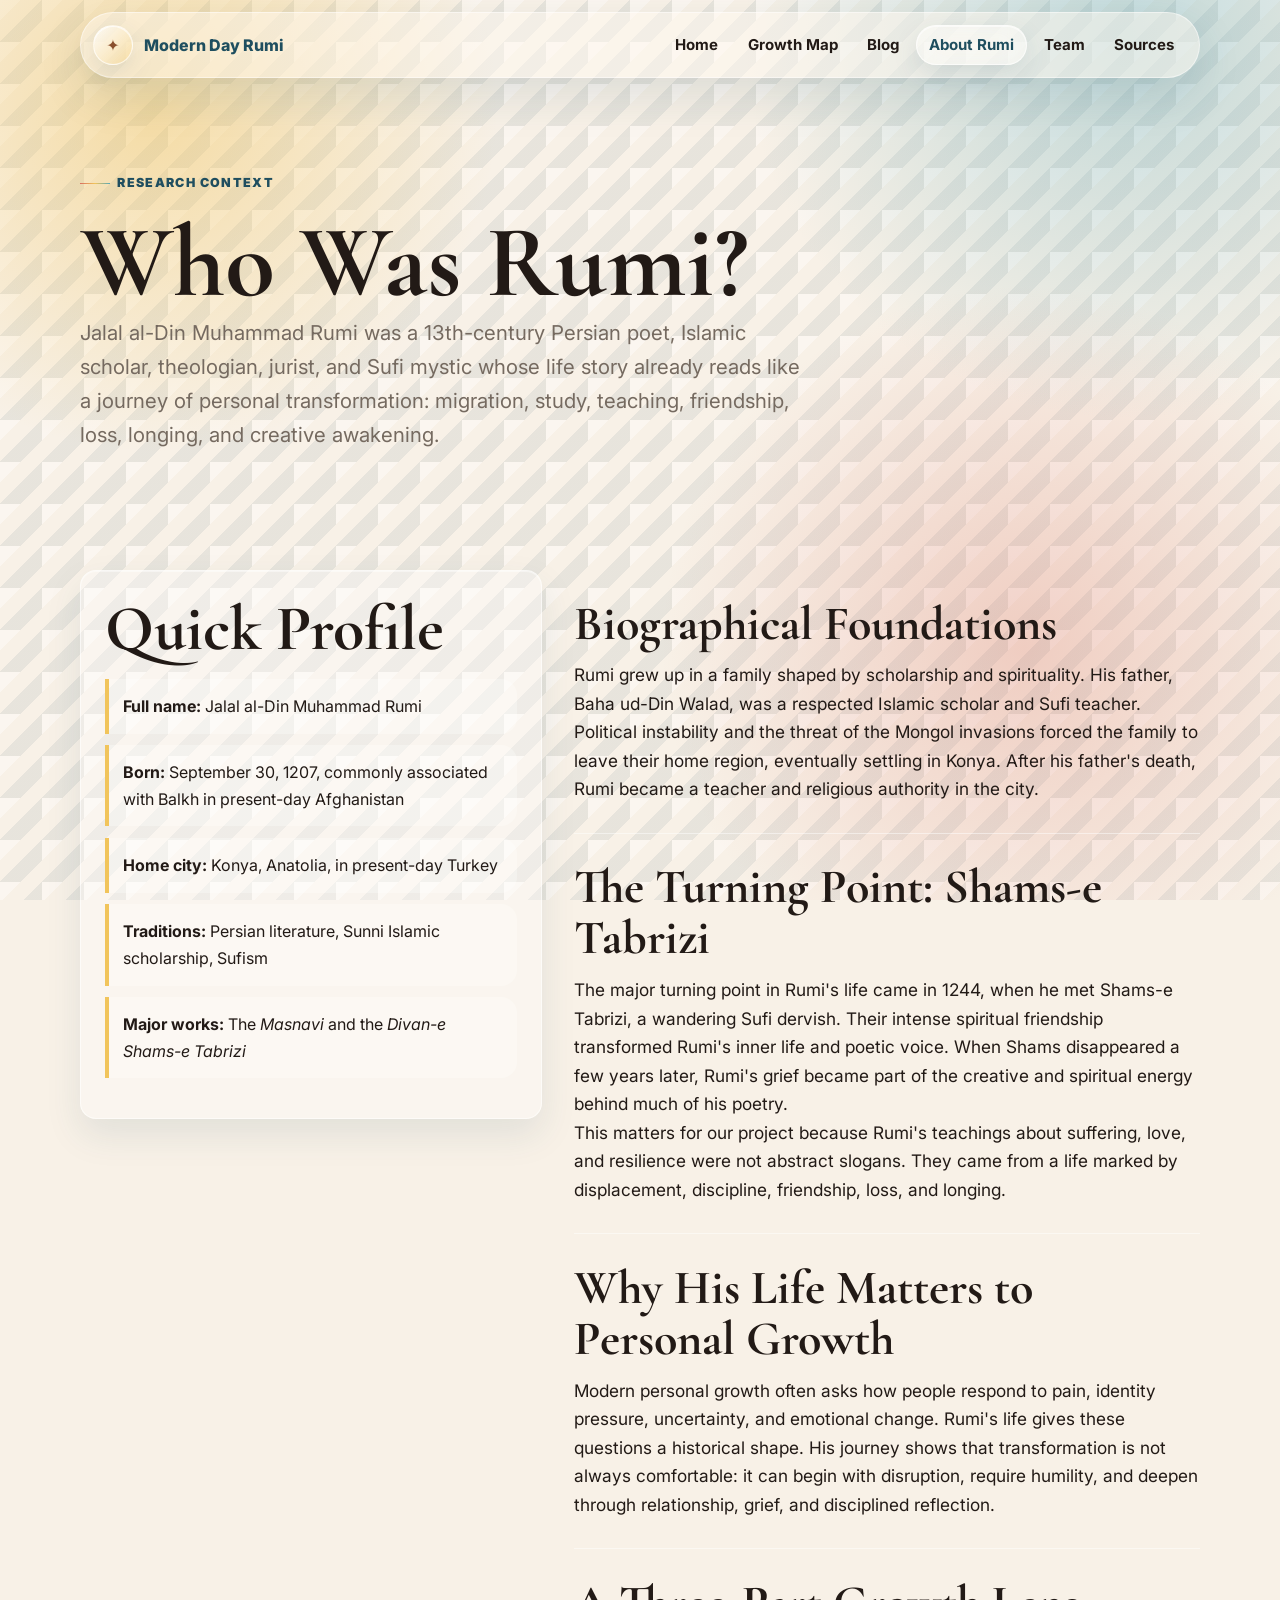
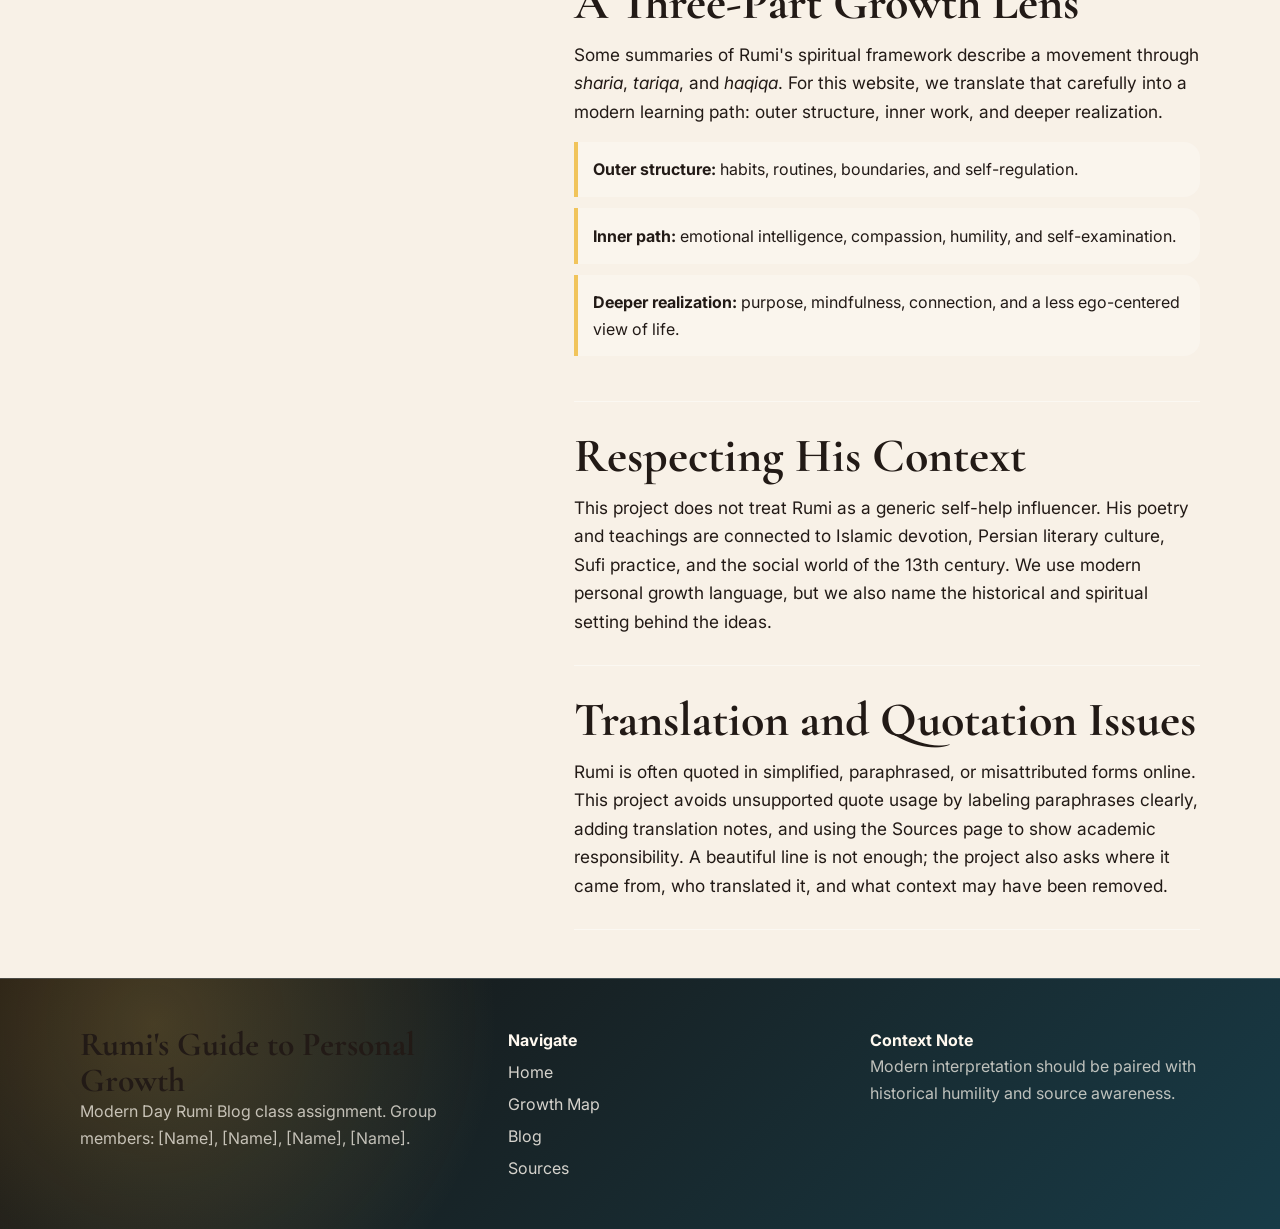
==== rumi-growth-blog/about-rumi.html @ c0652cd2 "Initial commit: Rumi Growth Blog Co-Authored-By: Claude Sonnet 4.6 <noreply@anthropic.com>" ====
<!DOCTYPE html>
<html lang="en">
<head>
  <meta charset="UTF-8">
  <meta name="viewport" content="width=device-width, initial-scale=1.0">
  <title>About Rumi | Rumi's Guide to Personal Growth</title>
  <link rel="preconnect" href="https://fonts.googleapis.com">
  <link rel="preconnect" href="https://fonts.gstatic.com" crossorigin>
  <link href="https://fonts.googleapis.com/css2?family=Amiri:wght@700&family=Cormorant+Garamond:wght@600;700&family=Inter:wght@400;600;700;800;900&family=Lora:ital,wght@0,400;0,600;1,400&display=swap" rel="stylesheet">
  <link rel="stylesheet" href="css/style.css">
</head>
<body>
  <a class="skip-link" href="#main">Skip to content</a>
  <header class="site-header"><nav class="nav-wrap" aria-label="Main navigation"><a class="brand" href="index.html"><span class="brand-mark">✦</span><span>Modern Day Rumi</span></a><button class="menu-toggle" type="button" aria-label="Toggle navigation menu" aria-expanded="false"><span></span><span></span><span></span></button><div class="nav-links"><a href="index.html">Home</a><a href="growth-map.html">Growth Map</a><a href="blog.html">Blog</a><a class="active" href="about-rumi.html">About Rumi</a><a href="team.html">Team</a><a href="sources.html">Sources</a></div></nav></header>
  <main id="main">
    <section class="hero compact"><div class="container"><p class="eyebrow">Research Context</p><h1>Who Was Rumi?</h1><p class="lead">Jalal al-Din Muhammad Rumi was a 13th-century Persian poet, Islamic scholar, theologian, jurist, and Sufi mystic whose life story already reads like a journey of personal transformation: migration, study, teaching, friendship, loss, longing, and creative awakening.</p></div></section>
    <section class="section compact">
      <div class="container split">
        <aside class="panel"><h2>Quick Profile</h2><div class="facts"><div class="fact"><strong>Full name:</strong> Jalal al-Din Muhammad Rumi</div><div class="fact"><strong>Born:</strong> September 30, 1207, commonly associated with Balkh in present-day Afghanistan</div><div class="fact"><strong>Home city:</strong> Konya, Anatolia, in present-day Turkey</div><div class="fact"><strong>Traditions:</strong> Persian literature, Sunni Islamic scholarship, Sufism</div><div class="fact"><strong>Major works:</strong> The <em>Masnavi</em> and the <em>Divan-e Shams-e Tabrizi</em></div></div></aside>
        <article class="blog-post">
          <section><h2>Biographical Foundations</h2><p>Rumi grew up in a family shaped by scholarship and spirituality. His father, Baha ud-Din Walad, was a respected Islamic scholar and Sufi teacher. Political instability and the threat of the Mongol invasions forced the family to leave their home region, eventually settling in Konya. After his father's death, Rumi became a teacher and religious authority in the city.</p></section>
          <section><h2>The Turning Point: Shams-e Tabrizi</h2><p>The major turning point in Rumi's life came in 1244, when he met Shams-e Tabrizi, a wandering Sufi dervish. Their intense spiritual friendship transformed Rumi's inner life and poetic voice. When Shams disappeared a few years later, Rumi's grief became part of the creative and spiritual energy behind much of his poetry.</p><p>This matters for our project because Rumi's teachings about suffering, love, and resilience were not abstract slogans. They came from a life marked by displacement, discipline, friendship, loss, and longing.</p></section>
          <section><h2>Why His Life Matters to Personal Growth</h2><p>Modern personal growth often asks how people respond to pain, identity pressure, uncertainty, and emotional change. Rumi's life gives these questions a historical shape. His journey shows that transformation is not always comfortable: it can begin with disruption, require humility, and deepen through relationship, grief, and disciplined reflection.</p></section>
          <section><h2>A Three-Part Growth Lens</h2><p>Some summaries of Rumi's spiritual framework describe a movement through <em>sharia</em>, <em>tariqa</em>, and <em>haqiqa</em>. For this website, we translate that carefully into a modern learning path: outer structure, inner work, and deeper realization.</p><div class="facts"><div class="fact"><strong>Outer structure:</strong> habits, routines, boundaries, and self-regulation.</div><div class="fact"><strong>Inner path:</strong> emotional intelligence, compassion, humility, and self-examination.</div><div class="fact"><strong>Deeper realization:</strong> purpose, mindfulness, connection, and a less ego-centered view of life.</div></div></section>
          <section><h2>Respecting His Context</h2><p>This project does not treat Rumi as a generic self-help influencer. His poetry and teachings are connected to Islamic devotion, Persian literary culture, Sufi practice, and the social world of the 13th century. We use modern personal growth language, but we also name the historical and spiritual setting behind the ideas.</p></section>
          <section><h2>Translation and Quotation Issues</h2><p>Rumi is often quoted in simplified, paraphrased, or misattributed forms online. This project avoids unsupported quote usage by labeling paraphrases clearly, adding translation notes, and using the Sources page to show academic responsibility. A beautiful line is not enough; the project also asks where it came from, who translated it, and what context may have been removed.</p></section>
        </article>
      </div>
    </section>
  </main>
  <footer class="site-footer"><div class="container footer-grid"><div><h3>Rumi's Guide to Personal Growth</h3><p>Modern Day Rumi Blog class assignment. Group members: [Name], [Name], [Name], [Name].</p></div><div class="footer-links"><strong>Navigate</strong><a href="index.html">Home</a><a href="growth-map.html">Growth Map</a><a href="blog.html">Blog</a><a href="sources.html">Sources</a></div><div><strong>Context Note</strong><p>Modern interpretation should be paired with historical humility and source awareness.</p></div></div></footer>
  <script src="js/script.js"></script>
</body>
</html>
---- rumi-growth-blog/css/style.css ----
:root {
  --bg: #F8F1E7;
  --bg-dark: #17120F;
  --card: #FFF9F0;
  --text: #221A16;
  --muted: #756A60;
  --primary: #8A4F2D;
  --secondary: #1F4E5F;
  --accent: #C99A3D;
  --border: #D8C4A8;
  --glass: rgba(255, 255, 255, 0.34);
  --glass-strong: rgba(255, 249, 240, 0.7);
  --aqua: #57A7B8;
  --rose: #D96F5F;
  --sun: #F1C45B;
  --shadow: 0 24px 70px rgba(31, 78, 95, 0.16);
  --radius: 16px;
  --max: 1120px;
}

* {
  box-sizing: border-box;
}

html {
  scroll-behavior: smooth;
}

body {
  margin: 0;
  color: var(--text);
  background:
    radial-gradient(circle at 12% 12%, rgba(241, 196, 91, 0.48), transparent 25%),
    radial-gradient(circle at 88% 4%, rgba(87, 167, 184, 0.34), transparent 27%),
    radial-gradient(circle at 80% 72%, rgba(217, 111, 95, 0.28), transparent 30%),
    linear-gradient(135deg, rgba(255, 255, 255, 0.38) 0 25%, transparent 25% 50%, rgba(31, 78, 95, 0.08) 50% 75%, transparent 75%),
    var(--bg);
  background-size: auto, auto, auto, 42px 42px, auto;
  background-attachment: fixed;
  font-family: "Inter", system-ui, -apple-system, BlinkMacSystemFont, "Segoe UI", sans-serif;
  font-size: 16px;
  line-height: 1.65;
}

body.nav-open {
  overflow: hidden;
}

body.page-ready {
  animation: glassPageIn 520ms ease both;
}

body.page-leaving {
  pointer-events: none;
}

body.page-leaving main,
body.page-leaving .site-footer {
  animation: glassPageOut 320ms ease both;
}

body.page-leaving::after {
  content: "";
  position: fixed;
  inset: 0;
  z-index: 120;
  background:
    radial-gradient(circle at 50% 18%, rgba(255, 255, 255, 0.34), transparent 26%),
    rgba(248, 241, 231, 0.28);
  backdrop-filter: blur(10px) saturate(135%);
  animation: glassVeilIn 320ms ease both;
}

@keyframes glassPageIn {
  from {
    opacity: 0;
    filter: blur(8px);
    transform: translateY(14px) scale(0.992);
  }

  to {
    opacity: 1;
    filter: blur(0);
    transform: translateY(0) scale(1);
  }
}

@keyframes glassPageOut {
  to {
    opacity: 0;
    filter: blur(8px);
    transform: translateY(-10px) scale(0.992);
  }
}

@keyframes glassVeilIn {
  from {
    opacity: 0;
  }

  to {
    opacity: 1;
  }
}

img,
svg {
  max-width: 100%;
}

a {
  color: inherit;
}

a:focus-visible,
button:focus-visible {
  outline: 3px solid rgba(31, 78, 95, 0.45);
  outline-offset: 3px;
}

.skip-link {
  position: absolute;
  left: 1rem;
  top: -4rem;
  z-index: 100;
  padding: 0.65rem 0.9rem;
  background: var(--bg-dark);
  color: var(--card);
  border-radius: var(--radius);
  transition: top 180ms ease;
}

.skip-link:focus {
  top: 1rem;
}

.progress-bar {
  position: fixed;
  top: 0;
  left: 0;
  z-index: 90;
  width: 0;
  height: 4px;
  background: linear-gradient(90deg, var(--accent), var(--secondary));
}

.site-header {
  position: sticky;
  top: 12px;
  z-index: 80;
  width: min(var(--max), calc(100% - 2rem));
  margin: 0 auto;
  border: 1px solid rgba(255, 255, 255, 0.48);
  border-radius: 999px;
  background: rgba(255, 249, 240, 0.48);
  backdrop-filter: blur(22px) saturate(145%);
  box-shadow: 0 18px 45px rgba(31, 78, 95, 0.13);
}

.nav-wrap {
  width: 100%;
  margin: 0 auto;
  min-height: 64px;
  padding: 0 0.75rem;
  display: flex;
  align-items: center;
  justify-content: space-between;
  gap: 1rem;
}

.brand {
  display: inline-flex;
  align-items: center;
  gap: 0.7rem;
  text-decoration: none;
  font-weight: 800;
  letter-spacing: 0;
}

.brand-mark {
  width: 40px;
  height: 40px;
  display: grid;
  place-items: center;
  border: 1px solid rgba(255, 255, 255, 0.65);
  border-radius: 50%;
  color: var(--primary);
  background: linear-gradient(135deg, rgba(255, 255, 255, 0.8), rgba(241, 196, 91, 0.36));
  box-shadow: inset 0 1px 0 rgba(255, 255, 255, 0.7), 0 8px 24px rgba(31, 78, 95, 0.12);
}

.brand span:last-child {
  color: var(--secondary);
}

.nav-links {
  position: relative;
  display: flex;
  align-items: center;
  gap: 0.25rem;
}

.nav-links a {
  position: relative;
  z-index: 1;
  padding: 0.65rem 0.8rem;
  color: var(--text);
  text-decoration: none;
  border-radius: 999px;
  font-size: 0.94rem;
  font-weight: 700;
  transition: color 180ms ease;
}

.nav-links a:hover,
.nav-links a.active {
  color: var(--secondary);
}

.nav-indicator {
  position: absolute;
  z-index: 0;
  left: 0;
  top: 50%;
  width: 0;
  height: 40px;
  border: 1px solid rgba(255, 255, 255, 0.62);
  border-radius: 999px;
  background: rgba(255, 255, 255, 0.38);
  box-shadow: inset 0 1px 0 rgba(255, 255, 255, 0.56), 0 10px 26px rgba(31, 78, 95, 0.12);
  opacity: 0;
  transform: translate3d(0, -50%, 0);
  transition: transform 280ms cubic-bezier(0.2, 0.8, 0.2, 1), width 280ms cubic-bezier(0.2, 0.8, 0.2, 1), opacity 180ms ease;
  pointer-events: none;
  backdrop-filter: blur(16px) saturate(150%);
}

.menu-toggle {
  display: none;
  width: 44px;
  height: 44px;
  border: 1px solid rgba(255, 255, 255, 0.65);
  border-radius: 50%;
  background: rgba(255, 255, 255, 0.42);
  color: var(--text);
  cursor: pointer;
}

.menu-toggle span {
  display: block;
  width: 20px;
  height: 2px;
  margin: 4px auto;
  background: currentColor;
  transition: transform 180ms ease, opacity 180ms ease;
}

.menu-toggle[aria-expanded="true"] span:nth-child(1) {
  transform: translateY(6px) rotate(45deg);
}

.menu-toggle[aria-expanded="true"] span:nth-child(2) {
  opacity: 0;
}

.menu-toggle[aria-expanded="true"] span:nth-child(3) {
  transform: translateY(-6px) rotate(-45deg);
}

.container {
  width: min(var(--max), calc(100% - 2rem));
  margin: 0 auto;
}

.section {
  padding: 5rem 0;
}

.section.compact {
  padding: 3rem 0;
}

.hero {
  padding: 6.2rem 0 4.4rem;
  overflow: hidden;
}

.hero-grid {
  display: grid;
  grid-template-columns: minmax(0, 1.1fr) minmax(280px, 0.75fr);
  gap: 3rem;
  align-items: center;
}

.eyebrow,
.meta-pill {
  display: inline-flex;
  align-items: center;
  gap: 0.45rem;
  margin: 0 0 0.85rem;
  color: var(--secondary);
  font-size: 0.78rem;
  font-weight: 900;
  text-transform: uppercase;
  letter-spacing: 0.11em;
}

.eyebrow::before {
  content: "";
  width: 30px;
  height: 1px;
  background: linear-gradient(90deg, var(--rose), var(--sun), var(--aqua));
}

h1,
h2,
h3,
h4 {
  margin: 0;
  color: var(--text);
  font-family: "Cormorant Garamond", Georgia, serif;
  font-weight: 700;
  line-height: 1.06;
}

h1 {
  max-width: 850px;
  font-size: clamp(3rem, 8vw, 6.4rem);
}

h2 {
  font-size: clamp(2.2rem, 5vw, 4rem);
}

h3 {
  font-size: clamp(1.45rem, 3vw, 2.1rem);
}

p {
  margin: 0;
}

.lead {
  max-width: 720px;
  color: var(--muted);
  font-size: clamp(1.08rem, 2vw, 1.28rem);
}

.tagline {
  margin: 1rem 0;
  color: var(--primary);
  font-family: "Lora", Georgia, serif;
  font-size: clamp(1.25rem, 2.3vw, 1.8rem);
  font-style: italic;
}

.button-row {
  display: flex;
  flex-wrap: wrap;
  gap: 0.8rem;
  margin-top: 1.7rem;
}

.button {
  display: inline-flex;
  align-items: center;
  justify-content: center;
  min-height: 44px;
  padding: 0.78rem 1.1rem;
  border: 1px solid rgba(255, 255, 255, 0.62);
  border-radius: 999px;
  background:
    linear-gradient(135deg, rgba(255, 255, 255, 0.36), rgba(255, 249, 240, 0.16)),
    linear-gradient(135deg, rgba(138, 79, 45, 0.82), rgba(201, 154, 61, 0.72));
  color: white;
  font-weight: 800;
  text-decoration: none;
  cursor: pointer;
  backdrop-filter: blur(18px) saturate(145%);
  box-shadow: inset 0 1px 0 rgba(255, 255, 255, 0.46), 0 18px 38px rgba(138, 79, 45, 0.2);
  transition: transform 160ms ease, box-shadow 160ms ease, background 160ms ease, border-color 160ms ease;
}

.button:hover {
  transform: translateY(-2px);
  border-color: rgba(255, 255, 255, 0.86);
  box-shadow: inset 0 1px 0 rgba(255, 255, 255, 0.62), 0 22px 45px rgba(31, 78, 95, 0.18);
}

.button.secondary {
  border-color: rgba(255, 255, 255, 0.64);
  background: rgba(255, 255, 255, 0.32);
  color: var(--secondary);
}

.button.ghost {
  border-color: rgba(255, 255, 255, 0.58);
  background: rgba(255, 255, 255, 0.28);
  color: var(--secondary);
}

.visual-panel {
  position: relative;
  min-height: 420px;
  border: 1px solid rgba(255, 255, 255, 0.56);
  border-radius: 28px;
  background:
    radial-gradient(circle at 22% 20%, rgba(241, 196, 91, 0.58), transparent 25%),
    radial-gradient(circle at 88% 12%, rgba(87, 167, 184, 0.38), transparent 28%),
    linear-gradient(160deg, rgba(255, 255, 255, 0.54), rgba(255, 249, 240, 0.24)),
    url("../assets/patterns/geometric-tile.svg");
  background-size: auto, auto, auto, 180px 180px;
  backdrop-filter: blur(12px) saturate(150%);
  box-shadow: var(--shadow);
  overflow: hidden;
}

.visual-panel::before {
  content: "";
  position: absolute;
  inset: 28px;
  border: 1px solid rgba(255, 255, 255, 0.62);
  border-radius: 24px 24px 120px 120px;
  background: linear-gradient(180deg, rgba(255,255,255,0.16), rgba(255,255,255,0.03));
}

.visual-panel::after {
  content: "رومی";
  position: absolute;
  right: 2rem;
  bottom: 1.2rem;
  color: rgba(31, 78, 95, 0.22);
  font-family: "Amiri", Georgia, serif;
  font-size: 6rem;
  line-height: 1;
}

.image-panel {
  display: grid;
  place-items: center;
  padding: 1rem;
}

.image-panel::before,
.image-panel::after {
  pointer-events: none;
}

.hero-portrait {
  position: relative;
  z-index: 1;
  width: 100%;
  height: 100%;
  min-height: 388px;
  object-fit: cover;
  object-position: center;
  border: 1px solid rgba(255, 255, 255, 0.62);
  border-radius: 24px;
  box-shadow: 0 22px 48px rgba(31, 78, 95, 0.18);
}

.orbital {
  position: absolute;
  left: 50%;
  top: 50%;
  width: min(72%, 300px);
  aspect-ratio: 1;
  transform: translate(-50%, -50%);
  border: 1px solid rgba(255, 255, 255, 0.65);
  border-radius: 50%;
  background: rgba(255, 255, 255, 0.16);
  backdrop-filter: blur(8px);
  display: grid;
  place-items: center;
}

.orbital .center {
  width: 58%;
  aspect-ratio: 1;
  display: grid;
  place-items: center;
  border-radius: 50%;
  border: 1px solid rgba(255, 255, 255, 0.78);
  background: rgba(255, 255, 255, 0.36);
  color: var(--secondary);
  font-family: "Cormorant Garamond", Georgia, serif;
  font-size: 2rem;
  text-align: center;
}

.section-heading {
  display: grid;
  gap: 0.8rem;
  margin-bottom: 2rem;
}

.section-heading p {
  max-width: 760px;
  color: var(--muted);
  font-size: 1.08rem;
}

.grid {
  display: grid;
  gap: 1rem;
}

.grid.two {
  grid-template-columns: repeat(2, minmax(0, 1fr));
}

.grid.three {
  grid-template-columns: repeat(3, minmax(0, 1fr));
}

.grid.five {
  grid-template-columns: repeat(5, minmax(0, 1fr));
}

.card {
  border: 1px solid rgba(255, 255, 255, 0.58);
  border-radius: var(--radius);
  background: rgba(255, 255, 255, 0.34);
  backdrop-filter: blur(18px) saturate(145%);
  box-shadow: inset 0 1px 0 rgba(255, 255, 255, 0.48), 0 18px 42px rgba(31, 78, 95, 0.11);
}

.theme-card,
.blog-card,
.role-card,
.source-card {
  padding: 1.25rem;
}

.theme-card {
  display: flex;
  min-height: 240px;
  flex-direction: column;
}

.kicker {
  color: var(--primary);
  font-size: 0.78rem;
  font-weight: 900;
  text-transform: uppercase;
  letter-spacing: 0.09em;
}

.card p,
.muted {
  color: var(--muted);
}

.card-link {
  margin-top: auto;
  padding-top: 1rem;
  color: var(--secondary);
  font-weight: 900;
  text-decoration: none;
}

.card-link:hover {
  text-decoration: underline;
}

.split {
  display: grid;
  grid-template-columns: 0.85fr 1.15fr;
  gap: 2rem;
  align-items: start;
}

.panel {
  padding: 1.5rem;
  border: 1px solid rgba(255, 255, 255, 0.58);
  border-radius: var(--radius);
  background: rgba(255, 255, 255, 0.32);
  backdrop-filter: blur(16px) saturate(140%);
  box-shadow: inset 0 1px 0 rgba(255, 255, 255, 0.42), 0 16px 36px rgba(31, 78, 95, 0.1);
}

.dark-band {
  background:
    radial-gradient(circle at 12% 18%, rgba(241, 196, 91, 0.28), transparent 28%),
    radial-gradient(circle at 92% 12%, rgba(87, 167, 184, 0.28), transparent 27%),
    linear-gradient(135deg, rgba(23, 18, 15, 0.9), rgba(31, 78, 95, 0.92)),
    url("../assets/patterns/geometric-tile.svg");
  background-size: auto, auto, auto, 150px 150px;
  color: var(--card);
}

.dark-band h2,
.dark-band h3 {
  color: var(--card);
}

.dark-band p,
.dark-band .muted {
  color: rgba(255, 249, 240, 0.76);
}

.steps {
  counter-reset: step;
  display: grid;
  gap: 1rem;
}

.step {
  position: relative;
  padding: 1.1rem 1.1rem 1.1rem 4rem;
  border: 1px solid rgba(255, 255, 255, 0.24);
  border-radius: var(--radius);
  background: rgba(255, 255, 255, 0.1);
  backdrop-filter: blur(12px);
}

.step::before {
  counter-increment: step;
  content: counter(step);
  position: absolute;
  left: 1.1rem;
  top: 1rem;
  width: 34px;
  height: 34px;
  display: grid;
  place-items: center;
  border-radius: 50%;
  background: linear-gradient(135deg, var(--sun), var(--aqua));
  color: var(--bg-dark);
  font-weight: 900;
}

.journey {
  position: relative;
  display: grid;
  gap: 1.1rem;
}

.journey::before {
  content: "";
  position: absolute;
  left: 24px;
  top: 24px;
  bottom: 24px;
  width: 2px;
  background: linear-gradient(var(--primary), var(--accent), var(--secondary));
}

.journey-card {
  position: relative;
  display: grid;
  grid-template-columns: 48px minmax(0, 1fr);
  gap: 1rem;
  align-items: start;
}

.journey-number {
  z-index: 1;
  width: 48px;
  height: 48px;
  display: grid;
  place-items: center;
  border: 1px solid rgba(255, 255, 255, 0.62);
  border-radius: 50%;
  background: rgba(255, 255, 255, 0.42);
  backdrop-filter: blur(14px);
  color: var(--secondary);
  font-weight: 900;
}

.journey-content {
  padding: 1.3rem;
}

.facts {
  display: grid;
  gap: 0.7rem;
  margin: 1rem 0;
}

.fact {
  padding: 0.9rem;
  border-left: 4px solid var(--sun);
  background: rgba(255, 255, 255, 0.28);
  border-radius: 0 var(--radius) var(--radius) 0;
}

.filters {
  display: flex;
  flex-wrap: wrap;
  gap: 0.6rem;
  margin-bottom: 1.5rem;
}

.filter-btn {
  min-height: 42px;
  padding: 0.65rem 0.85rem;
  border: 1px solid rgba(255, 255, 255, 0.58);
  border-radius: 999px;
  background: rgba(255, 255, 255, 0.32);
  color: var(--text);
  font-weight: 800;
  cursor: pointer;
  backdrop-filter: blur(14px) saturate(145%);
}

.filter-btn.active,
.filter-btn:hover {
  border-color: rgba(255, 255, 255, 0.72);
  background: linear-gradient(135deg, rgba(31, 78, 95, 0.9), rgba(87, 167, 184, 0.76));
  color: white;
}

.blog-grid {
  display: grid;
  grid-template-columns: repeat(3, minmax(0, 1fr));
  gap: 1rem;
}

.blog-card {
  display: flex;
  min-height: 310px;
  flex-direction: column;
}

.blog-card[hidden] {
  display: none;
}

.post-meta {
  display: flex;
  flex-wrap: wrap;
  gap: 0.6rem;
  margin: 1rem 0;
  color: var(--muted);
  font-size: 0.92rem;
}

.post-meta span {
  padding: 0.25rem 0.55rem;
  border: 1px solid rgba(255, 255, 255, 0.56);
  border-radius: 999px;
  background: rgba(255, 255, 255, 0.28);
  backdrop-filter: blur(12px);
}

.post-layout {
  display: grid;
  grid-template-columns: minmax(0, 1fr) 280px;
  gap: 2.2rem;
  align-items: start;
}

.blog-post {
  max-width: 790px;
}

.blog-post p,
.blog-post li {
  font-size: 1.08rem;
}

.blog-post section {
  padding: 1.8rem 0;
  border-bottom: 1px solid rgba(255, 255, 255, 0.48);
}

.blog-post h2 {
  margin-bottom: 0.75rem;
  font-size: clamp(1.9rem, 4vw, 3rem);
}

.quote-card {
  margin: 1.5rem 0;
  padding: 1.35rem;
  border: 1px solid rgba(255, 255, 255, 0.62);
  border-left: 5px solid var(--sun);
  border-radius: var(--radius);
  background: rgba(255, 255, 255, 0.38);
  backdrop-filter: blur(18px) saturate(145%);
  box-shadow: inset 0 1px 0 rgba(255,255,255,0.52), 0 18px 42px rgba(31, 78, 95, 0.12);
}

.quote-card blockquote {
  margin: 0 0 1rem;
  color: var(--secondary);
  font-family: "Lora", Georgia, serif;
  font-size: 1.3rem;
  line-height: 1.5;
}

.quote-actions {
  display: flex;
  flex-wrap: wrap;
  align-items: center;
  justify-content: space-between;
  gap: 0.8rem;
}

.small-note {
  color: var(--muted);
  font-size: 0.92rem;
}

.scenario {
  margin: 1rem 0;
  padding: 1rem;
  border: 1px solid rgba(255, 255, 255, 0.52);
  border-radius: var(--radius);
  background: linear-gradient(135deg, rgba(87, 167, 184, 0.16), rgba(255, 255, 255, 0.26));
  backdrop-filter: blur(12px);
}

.reflection-box {
  margin-top: 1rem;
  padding: 1rem;
  border: 1px solid rgba(255, 255, 255, 0.56);
  border-radius: var(--radius);
  background: linear-gradient(135deg, rgba(217, 111, 95, 0.14), rgba(241, 196, 91, 0.14));
  backdrop-filter: blur(12px);
}

.reflection-content[hidden] {
  display: none;
}

.reflection-content ol {
  margin-bottom: 0;
}

.side-nav {
  position: sticky;
  top: 96px;
  padding: 1rem;
}

.side-nav a {
  display: block;
  padding: 0.45rem 0;
  color: var(--secondary);
  font-weight: 800;
  text-decoration: none;
}

.related-list {
  display: grid;
  grid-template-columns: repeat(2, minmax(0, 1fr));
  gap: 0.8rem;
}

.related-list a {
  padding: 0.9rem;
  border: 1px solid rgba(255, 255, 255, 0.58);
  border-radius: var(--radius);
  background: rgba(255, 255, 255, 0.3);
  backdrop-filter: blur(12px);
  color: var(--secondary);
  font-weight: 900;
  text-decoration: none;
}

.timeline-flow {
  display: grid;
  grid-template-columns: repeat(3, minmax(0, 1fr));
  gap: 1rem;
}

.site-footer {
  padding: 3rem 0;
  border-top: 1px solid rgba(255, 255, 255, 0.18);
  background:
    radial-gradient(circle at 12% 18%, rgba(241, 196, 91, 0.22), transparent 30%),
    linear-gradient(135deg, var(--bg-dark), #183B47);
  color: var(--card);
}

.footer-grid {
  display: grid;
  grid-template-columns: 1.2fr 1fr 1fr;
  gap: 2rem;
}

.site-footer a {
  color: rgba(255, 249, 240, 0.82);
  text-decoration: none;
}

.footer-links {
  display: grid;
  gap: 0.35rem;
}

.site-footer p {
  color: rgba(255, 249, 240, 0.72);
}

@media (max-width: 960px) {
  .grid.five,
  .blog-grid,
  .timeline-flow {
    grid-template-columns: repeat(2, minmax(0, 1fr));
  }

  .hero-grid,
  .split,
  .post-layout,
  .footer-grid {
    grid-template-columns: 1fr;
  }

  .side-nav {
    position: static;
  }
}

@media (max-width: 760px) {
  .menu-toggle {
    display: block;
  }

  .nav-links {
    position: fixed;
    left: 0;
    right: 0;
    top: 84px;
    display: grid;
    gap: 0;
    padding: 0.75rem 1rem 1.2rem;
    border: 1px solid rgba(255, 255, 255, 0.54);
    border-radius: 24px;
    background: rgba(255, 249, 240, 0.72);
    backdrop-filter: blur(22px) saturate(150%);
    transform: translateY(-115%);
    opacity: 0;
    pointer-events: none;
    transition: transform 220ms ease, opacity 220ms ease;
  }

  .nav-links.open {
    transform: translateY(0);
    opacity: 1;
    pointer-events: auto;
  }

  .nav-indicator {
    display: none;
  }

  .nav-links a:hover,
  .nav-links a.active {
    background: rgba(255, 255, 255, 0.42);
    box-shadow: inset 0 0 0 1px rgba(255, 255, 255, 0.58);
  }

  .nav-links a {
    min-height: 48px;
    display: flex;
    align-items: center;
  }

  .section,
  .hero {
    padding: 3.2rem 0;
  }

  .grid.two,
  .grid.three,
  .grid.five,
  .blog-grid,
  .timeline-flow,
  .related-list {
    grid-template-columns: 1fr;
  }

  .visual-panel {
    min-height: 320px;
  }

  .journey-card {
    grid-template-columns: 42px minmax(0, 1fr);
  }

  .journey-number {
    width: 42px;
    height: 42px;
  }

  .journey::before {
    left: 21px;
  }
}

@media (prefers-reduced-motion: reduce) {
  *,
  *::before,
  *::after {
    scroll-behavior: auto !important;
    transition-duration: 0.01ms !important;
    animation-duration: 0.01ms !important;
  }

  body.page-ready,
  body.page-leaving main,
  body.page-leaving .site-footer,
  body.page-leaving::after {
    animation: none !important;
  }
}
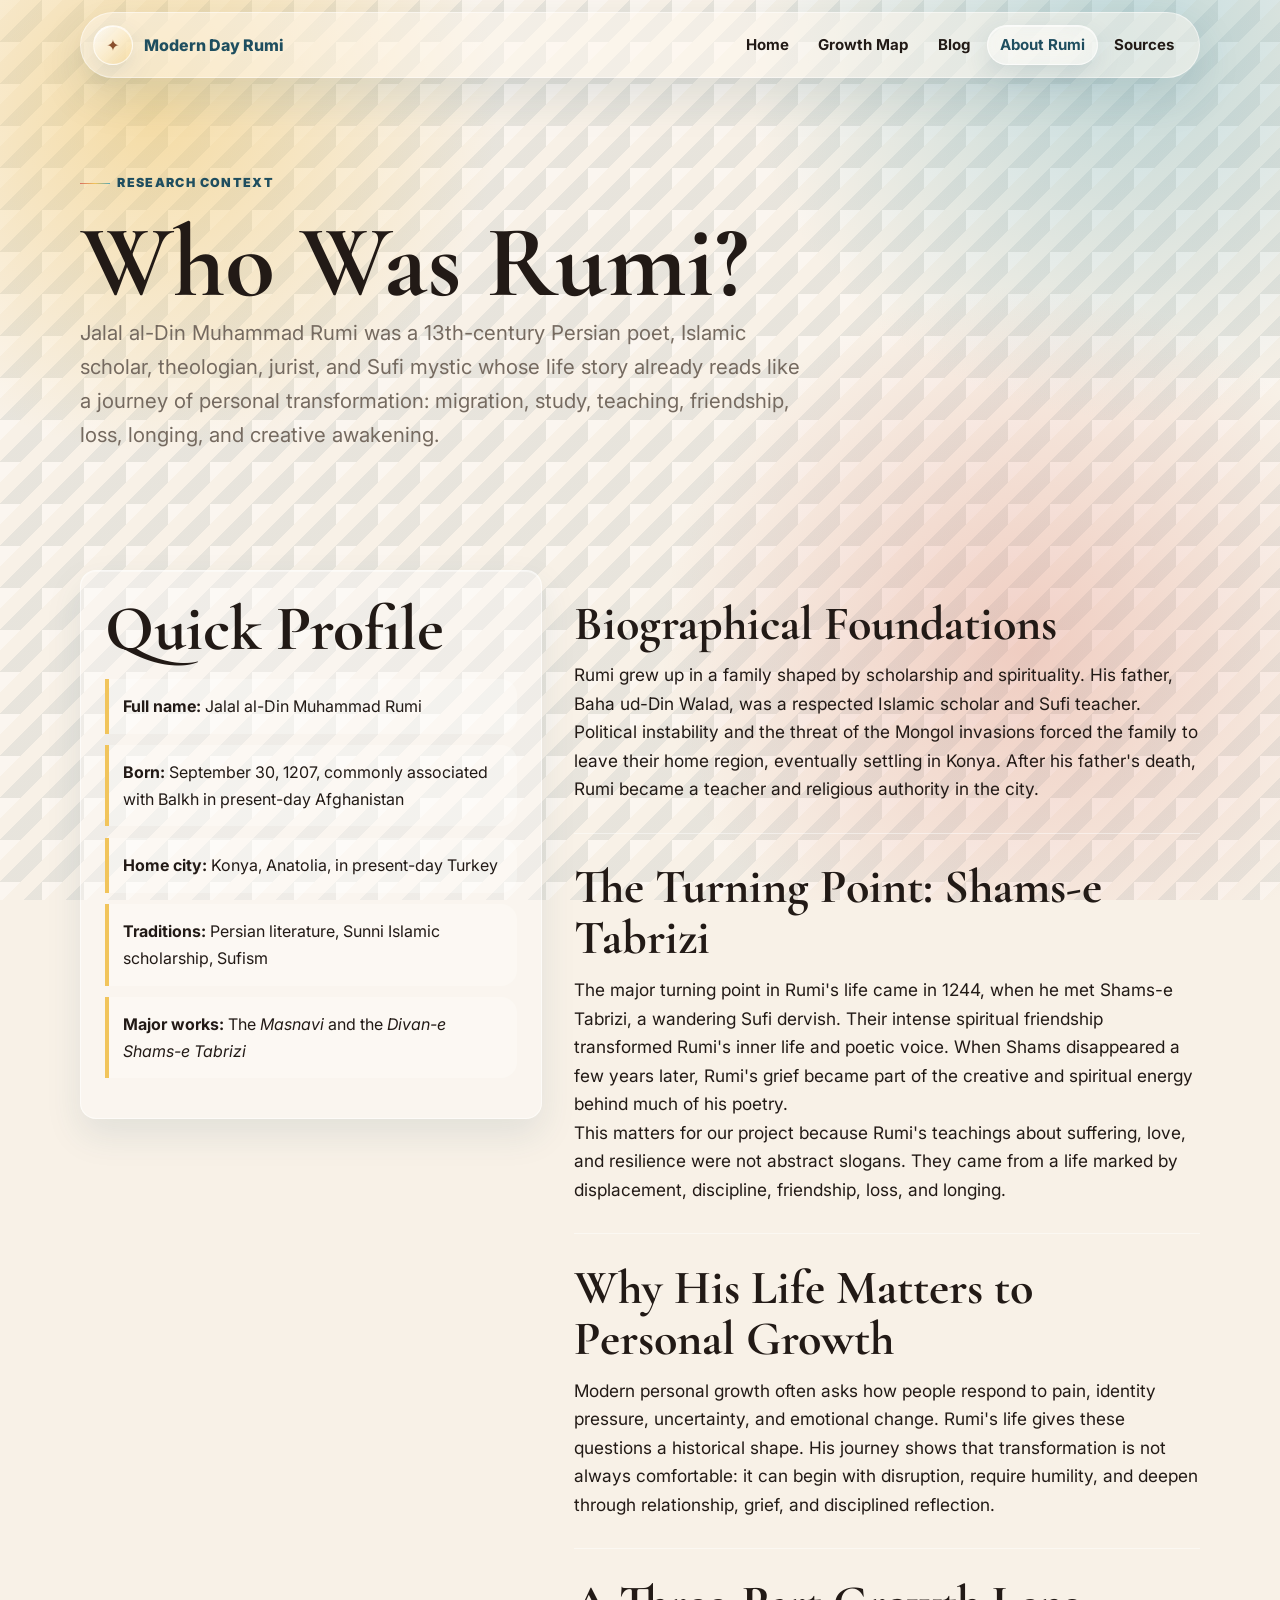
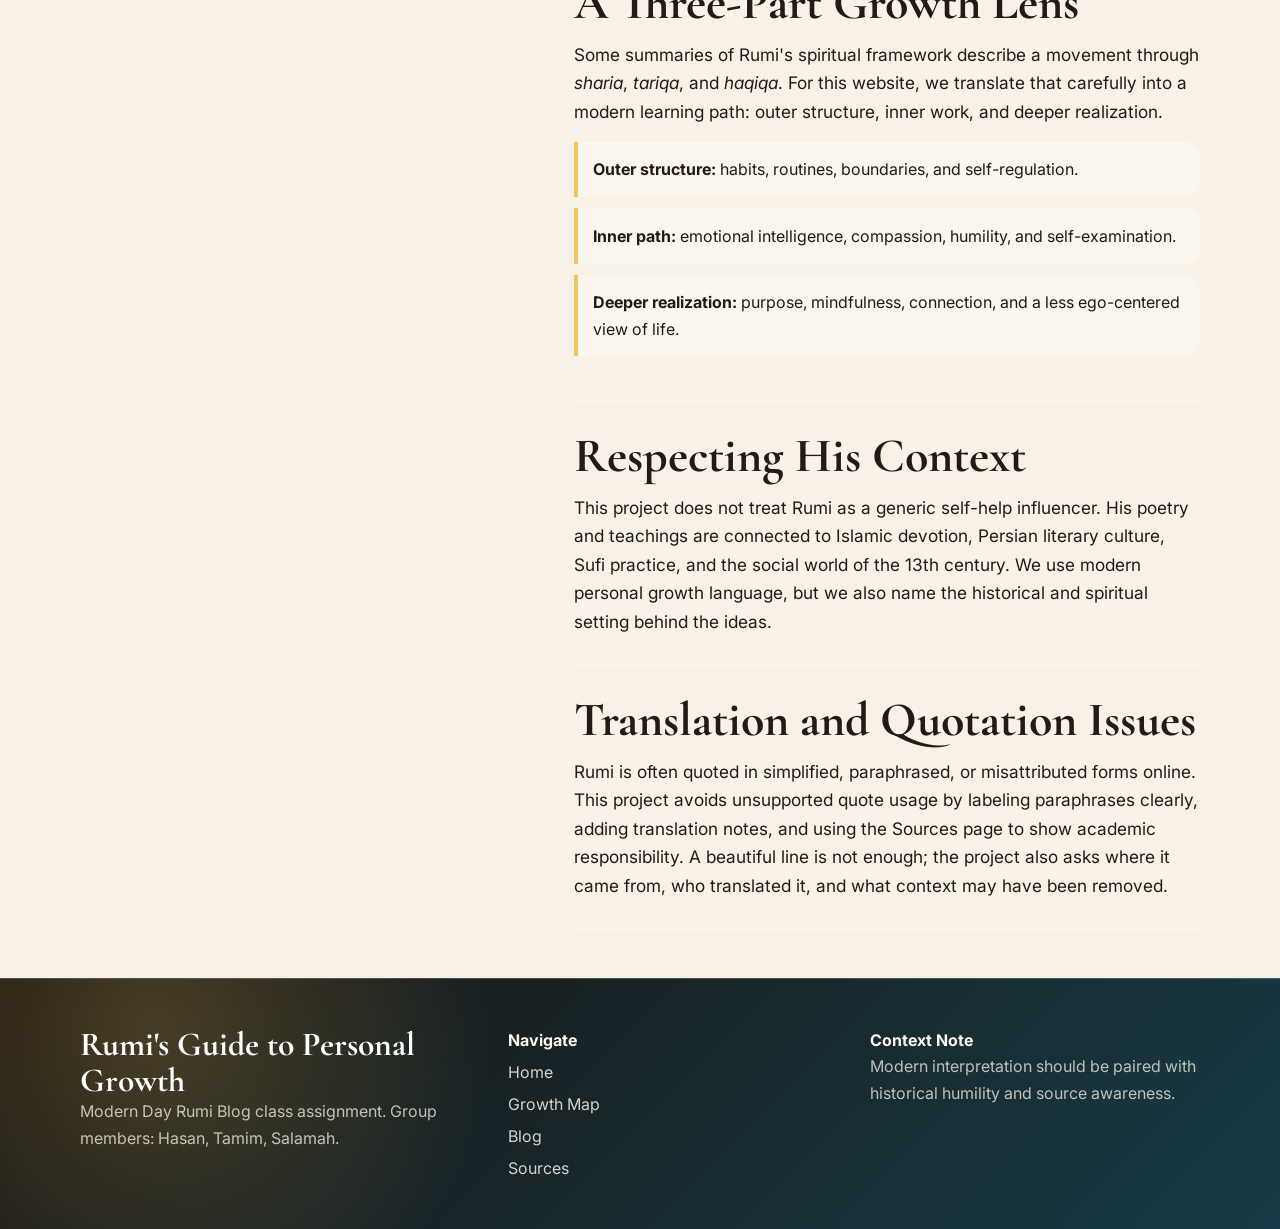
==== commit e2b74be9: "Remove Team page and update footer with group member names - Delete team.html and remove its links f" ====
--- a/rumi-growth-blog/about-rumi.html
+++ b/rumi-growth-blog/about-rumi.html
@@ -3,6 +3,7 @@
 <head>
   <meta charset="UTF-8">
   <meta name="viewport" content="width=device-width, initial-scale=1.0">
+  <link rel="icon" type="image/png" href="assets/images/rumisit.png">
   <title>About Rumi | Rumi's Guide to Personal Growth</title>
   <link rel="preconnect" href="https://fonts.googleapis.com">
   <link rel="preconnect" href="https://fonts.gstatic.com" crossorigin>
@@ -11,7 +12,7 @@
 </head>
 <body>
   <a class="skip-link" href="#main">Skip to content</a>
-  <header class="site-header"><nav class="nav-wrap" aria-label="Main navigation"><a class="brand" href="index.html"><span class="brand-mark">✦</span><span>Modern Day Rumi</span></a><button class="menu-toggle" type="button" aria-label="Toggle navigation menu" aria-expanded="false"><span></span><span></span><span></span></button><div class="nav-links"><a href="index.html">Home</a><a href="growth-map.html">Growth Map</a><a href="blog.html">Blog</a><a class="active" href="about-rumi.html">About Rumi</a><a href="team.html">Team</a><a href="sources.html">Sources</a></div></nav></header>
+  <header class="site-header"><nav class="nav-wrap" aria-label="Main navigation"><a class="brand" href="index.html"><span class="brand-mark">✦</span><span>Modern Day Rumi</span></a><button class="menu-toggle" type="button" aria-label="Toggle navigation menu" aria-expanded="false"><span></span><span></span><span></span></button><div class="nav-links"><a href="index.html">Home</a><a href="growth-map.html">Growth Map</a><a href="blog.html">Blog</a><a class="active" href="about-rumi.html">About Rumi</a><a href="sources.html">Sources</a></div></nav></header>
   <main id="main">
     <section class="hero compact"><div class="container"><p class="eyebrow">Research Context</p><h1>Who Was Rumi?</h1><p class="lead">Jalal al-Din Muhammad Rumi was a 13th-century Persian poet, Islamic scholar, theologian, jurist, and Sufi mystic whose life story already reads like a journey of personal transformation: migration, study, teaching, friendship, loss, longing, and creative awakening.</p></div></section>
     <section class="section compact">
@@ -28,7 +29,7 @@
       </div>
     </section>
   </main>
-  <footer class="site-footer"><div class="container footer-grid"><div><h3>Rumi's Guide to Personal Growth</h3><p>Modern Day Rumi Blog class assignment. Group members: [Name], [Name], [Name], [Name].</p></div><div class="footer-links"><strong>Navigate</strong><a href="index.html">Home</a><a href="growth-map.html">Growth Map</a><a href="blog.html">Blog</a><a href="sources.html">Sources</a></div><div><strong>Context Note</strong><p>Modern interpretation should be paired with historical humility and source awareness.</p></div></div></footer>
+  <footer class="site-footer"><div class="container footer-grid"><div><h3 style="color: #fff;">Rumi's Guide to Personal Growth</h3><p>Modern Day Rumi Blog class assignment. Group members: Hasan, Tamim, Salamah.</p></div><div class="footer-links"><strong>Navigate</strong><a href="index.html">Home</a><a href="growth-map.html">Growth Map</a><a href="blog.html">Blog</a><a href="sources.html">Sources</a></div><div><strong>Context Note</strong><p>Modern interpretation should be paired with historical humility and source awareness.</p></div></div></footer>
   <script src="js/script.js"></script>
 </body>
 </html>
